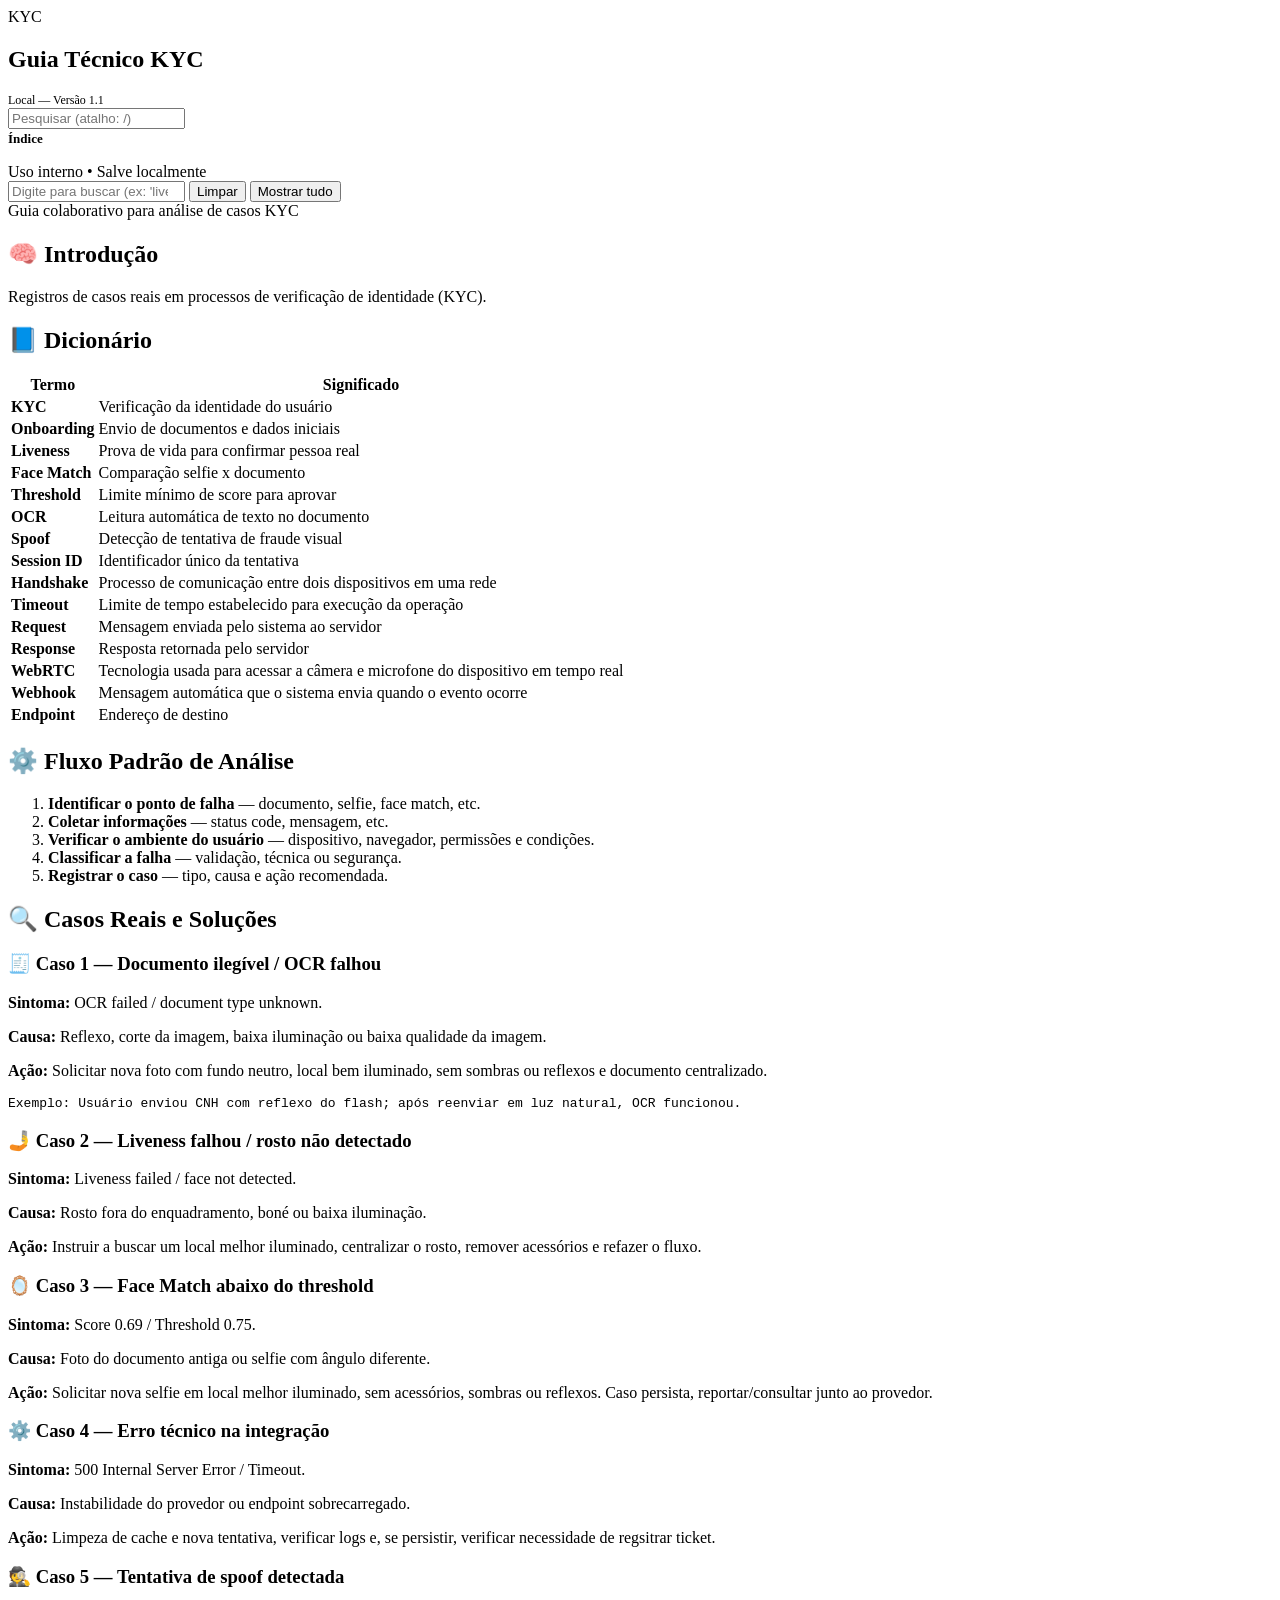
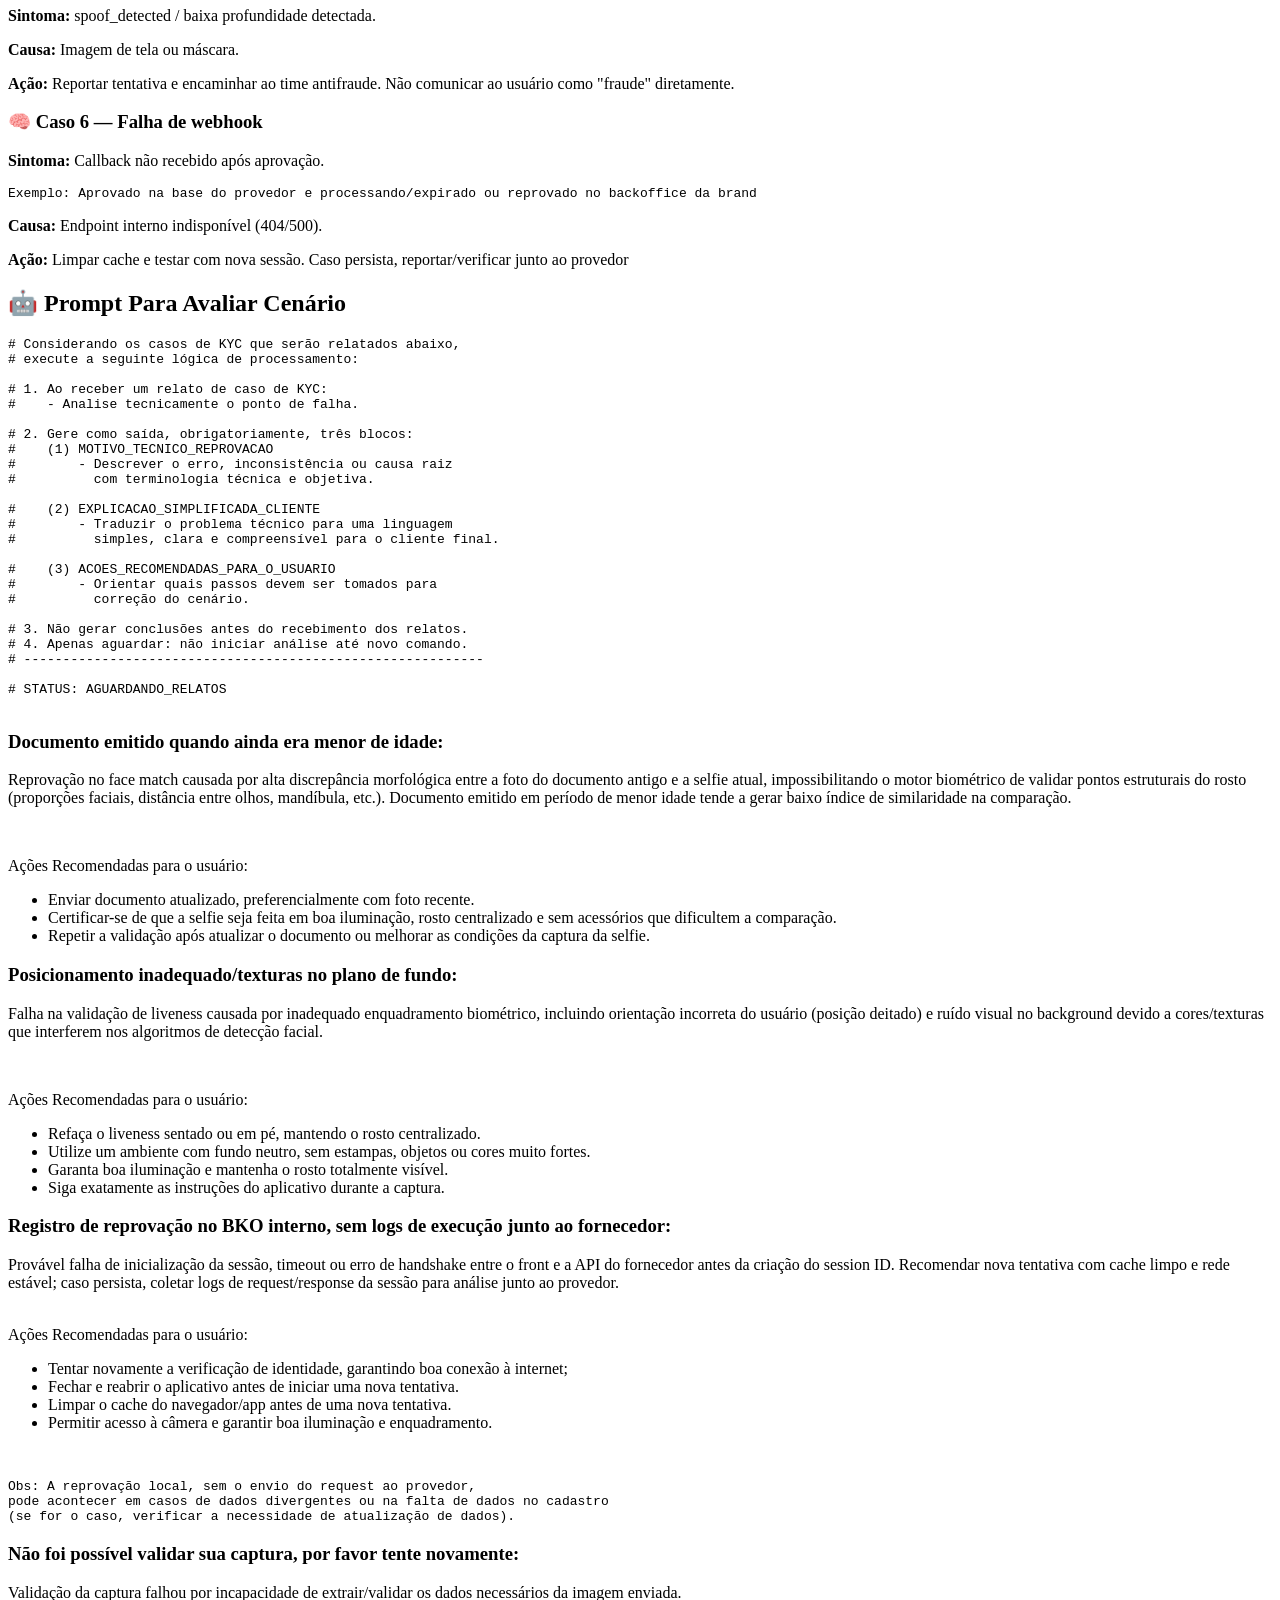
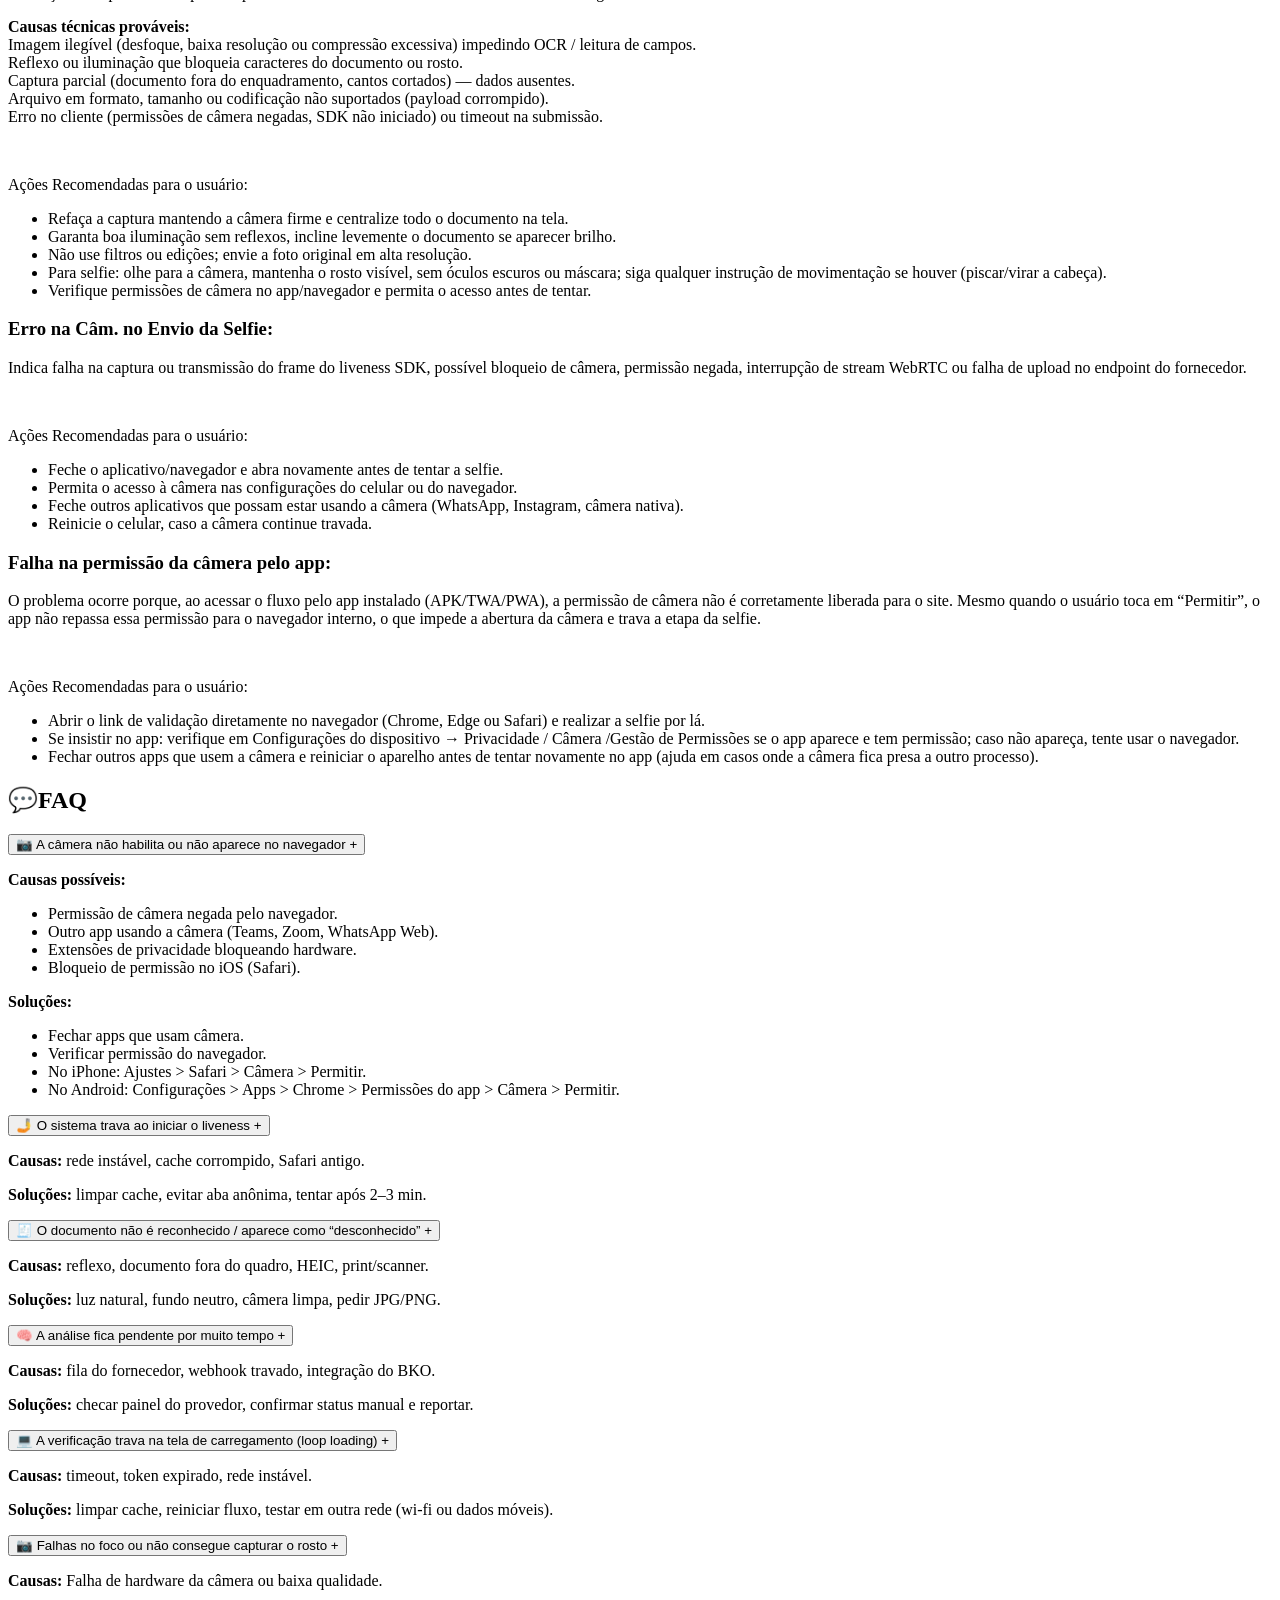
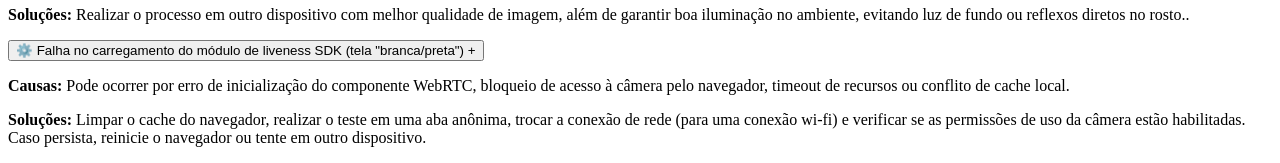
==== kyc/index.html @ 48ed1e4f "Add files via upload" ====
<!doctype html>
<html lang="pt-BR">
<head>
  <meta charset="utf-8" />
  <meta name="viewport" content="width=device-width,initial-scale=1" />
  <title>Guia Técnico KYC — Local</title>
	<link rel="stylesheet" href="https://cdn.jsdelivr.net/npm/bootstrap-icons@1.11.3/font/bootstrap-icons.css">
<link rel="stylesheet" href="/Style/style.css">
 
</head>
<body>
 <div class="container">
    <aside class="sidebar" aria-label="Navegação do Guia">
      <div class="brand">
        <div class="logo">KYC</div>
        <div>
          <h1>Guia Técnico KYC</h1>
          <div style="font-size:12px;color:var(--muted)">Local — Versão 1.1</div>
        </div>
      </div>

      <div class="searchBox">
        <input id="sideSearch" placeholder="Pesquisar (atalho: /)" aria-label="Pesquisar no guia" />
      </div>


     <nav>
        <strong style="color:var(--muted);font-size:13px">Índice</strong>
        <ul class="indexList" id="indexList"></ul>
      </nav>

      <div class="footer">
        <div style="margin-top:6px">Uso interno • Salve localmente</div>
      </div>
    </aside>

    <main class="main" id="mainContent">
      <div class="topSearch">
        <input type="search" id="globalSearch" placeholder="Digite para buscar (ex: 'liveness', 'face match', '500') — pressione Esc para limpar" />
        <button class="btn" id="clearBtn" title="Limpar busca">Limpar</button>
        <button class="btn secondary" id="showAllBtn" title="Mostrar tudo">Mostrar tudo</button>
      </div>

      <div class="meta">
        <div>Guia colaborativo para análise de casos KYC</div>
      </div>

      <!-- Content sections -- each section has data-section attribute for searching -->
      <section id="intro" class="card" data-section>
        <h2 class="sectionTitle">🧠 Introdução</h2>
        <p class="lead">Registros de casos reais em processos de verificação de identidade (KYC).</p>
      </section>

      <section id="conceitos" class="card" data-section>
        <h2 class="sectionTitle">📘 Dicionário</h2>
        <table>
          <thead><tr><th>Termo</th><th>Significado</th></tr></thead>
          <tbody">
            <tr><td><strong>KYC</strong></td><td>Verificação da identidade do usuário</td></tr>
            <tr><td><strong>Onboarding</strong></td><td>Envio de documentos e dados iniciais</td></tr>
            <tr><td><strong>Liveness</strong></td><td>Prova de vida para confirmar pessoa real</td></tr>
            <tr><td><strong>Face Match</strong></td><td>Comparação selfie x documento</td></tr>
            <tr><td><strong>Threshold</strong></td><td>Limite mínimo de score para aprovar</td></tr>
            <tr><td><strong>OCR</strong></td><td>Leitura automática de texto no documento</td></tr>
            <tr><td><strong>Spoof</strong></td><td>Detecção de tentativa de fraude visual</td></tr>
            <tr><td><strong>Session ID</strong></td><td>Identificador único da tentativa</td></tr>
	    <tr><td><strong>Handshake</strong></td><td>Processo de comunicação entre dois dispositivos em uma rede</td></tr>
	    <tr><td><strong>Timeout</strong></td><td>Limite de tempo estabelecido para execução da operação</td></tr>
	    <tr><td><strong>Request</strong></td><td>Mensagem enviada pelo sistema ao servidor</td></tr>
	    <tr><td><strong>Response</strong></td><td>Resposta retornada pelo servidor</td></tr>
	    <tr><td><strong>WebRTC</strong></td><td>Tecnologia usada para acessar a câmera e microfone do dispositivo em tempo real</td></tr>
	    <tr><td><strong>Webhook</strong></td><td>Mensagem automática que o sistema envia quando o evento ocorre</td></tr>
	    <tr><td><strong>Endpoint </strong></td><td>Endereço de destino</td></tr>

          </tbody>
        </table>
      </section>

      <section id="fluxo" class="card" data-section>
        <h2 class="sectionTitle">⚙️ Fluxo Padrão de Análise</h2>
        <ol>
          <li><strong>Identificar o ponto de falha</strong> — documento, selfie, face match, etc.</li>
          <li><strong>Coletar informações</strong> — status code, mensagem, etc.</li>
          <li><strong>Verificar o ambiente do usuário</strong> — dispositivo, navegador, permissões e condições.</li>
          <li><strong>Classificar a falha</strong> — validação, técnica ou segurança.</li>
          <li><strong>Registrar o caso</strong> — tipo, causa e ação recomendada.</li>
        </ol>
      </section>

      <section id="casos" class="card" data-section>
        <h2 class="sectionTitle">🔍 Casos Reais e Soluções</h2>

        <article data-section data-title="Documento ilegível">
          <h3>🧾 Caso 1 — Documento ilegível / <span class="tooltip" data-tooltip="Leitura automática de texto no documento">OCR</span> falhou</h3>
          <p><strong>Sintoma:</strong> OCR failed / document type unknown.</p>
          <p><strong>Causa:</strong> Reflexo, corte da imagem, baixa iluminação ou baixa qualidade da imagem.</p>
          <p><strong>Ação:</strong> Solicitar nova foto com fundo neutro, local bem iluminado, sem sombras ou reflexos e documento centralizado.</p>
          <pre>Exemplo: Usuário enviou CNH com reflexo do flash; após reenviar em luz natural, <span title="Leitura automática de texto no documento">OCR</span> funcionou.</pre>
        </article>

        <article data-section data-title="Rosto Não Detectado">
          <h3>🤳 Caso 2 — <span class="tooltip" data-tooltip="Prova de vida para confirmar pessoa real">Liveness</span> falhou / rosto não detectado</h3>
          <p><strong>Sintoma:</strong> Liveness failed / face not detected.</p>
          <p><strong>Causa:</strong> Rosto fora do enquadramento, boné ou baixa iluminação.</p>
          <p><strong>Ação:</strong> Instruir a buscar um local melhor iluminado, centralizar o rosto, remover acessórios e refazer o fluxo.</p>
        </article>

        <article data-section data-title="Score Baixo Selfie/Documento">
          <h3>🪞 Caso 3 — <span class="tooltip" data-tooltip="Comparação selfie x documento">Face Match</span> abaixo do <span class="tooltip" data-tooltip="Limite mínimo de score para aprovar">threshold</span></h3>
          <p><strong>Sintoma:</strong> Score 0.69 / Threshold 0.75.</p>
          <p><strong>Causa:</strong> Foto do documento antiga ou selfie com ângulo diferente.</p>
          <p><strong>Ação:</strong> Solicitar nova selfie em local melhor iluminado, sem acessórios, sombras ou reflexos. Caso persista, reportar/consultar junto ao provedor.</p>
        </article>

        <article data-section data-title="Erro 500">
          <h3>⚙️ Caso 4 — Erro técnico na integração</h3>
          <p><strong>Sintoma:</strong> 500 Internal Server Error / Timeout.</p>
          <p><strong>Causa:</strong> Instabilidade do provedor ou endpoint sobrecarregado.</p>
          <p><strong>Ação:</strong> Limpeza de cache e nova tentativa, verificar logs e, se persistir, verificar necessidade de regsitrar ticket.</p>
        </article>

        <article data-section data-title="Imagem de Tela/Máscara">
          <h3>🕵️ Caso 5 — Tentativa de spoof detectada</h3>
          <p><strong>Sintoma:</strong> spoof_detected / baixa profundidade detectada.</p>
          <p><strong>Causa:</strong> Imagem de tela ou máscara.</p>
          <p><strong>Ação:</strong> Reportar tentativa e encaminhar ao time antifraude. Não comunicar ao usuário como "fraude" diretamente.</p>
        </article>

        <article data-section data-title="Erro-404">
          <h3>🧠 Caso 6 — Falha de webhook</h3>
          <p><strong>Sintoma:</strong> Callback não recebido após aprovação. <pre>Exemplo: Aprovado na base do provedor e processando/expirado ou reprovado no backoffice da brand</pre></p>
          <p><strong>Causa:</strong> Endpoint interno indisponível (404/500).</p>
          <p><strong>Ação:</strong> Limpar cache e testar com nova sessão. Caso persista, reportar/verificar junto ao provedor</p>
        </article>

      </section>

      <section id="prompt" class="card" data-section>
        <h2 class="sectionTitle">🤖 Prompt Para Avaliar Cenário</h2>
        <pre>
# Considerando os casos de KYC que serão relatados abaixo,
# execute a seguinte lógica de processamento:

# 1. Ao receber um relato de caso de KYC:
#    - Analise tecnicamente o ponto de falha.

# 2. Gere como saída, obrigatoriamente, três blocos:
#    (1) MOTIVO_TECNICO_REPROVACAO
#        - Descrever o erro, inconsistência ou causa raiz
#          com terminologia técnica e objetiva.

#    (2) EXPLICACAO_SIMPLIFICADA_CLIENTE
#        - Traduzir o problema técnico para uma linguagem
#          simples, clara e compreensível para o cliente final.

#    (3) ACOES_RECOMENDADAS_PARA_O_USUARIO
#        - Orientar quais passos devem ser tomados para
#          correção do cenário.

# 3. Não gerar conclusões antes do recebimento dos relatos.
# 4. Apenas aguardar: não iniciar análise até novo comando.
# -----------------------------------------------------------

# STATUS: AGUARDANDO_RELATOS
        </pre>
	  </section>
      

      <section id="doc-antigo" class="card" data-title="Documento Antigo" data-section>
        
	<h3 class="sectionTitle">Documento emitido quando ainda era menor de idade:</h3>
        
          <p>Reprovação no face match causada por alta discrepância morfológica entre a foto do documento antigo e a selfie atual, impossibilitando o motor biométrico de validar pontos estruturais do rosto (proporções faciais, distância entre olhos, mandíbula, etc.). Documento emitido em período de menor idade tende a gerar baixo índice de similaridade na comparação.</p>

<br><p>Ações Recomendadas para o usuário:</p>
<ul class="lista-limpa">
<li>Enviar documento atualizado, preferencialmente com foto recente.</li>

<li>Certificar-se de que a selfie seja feita em boa iluminação, rosto centralizado e sem acessórios que dificultem a comparação.</li>

<li>Repetir a validação após atualizar o documento ou melhorar as condições da captura da selfie.</li></ul>
	
	  </section>
		<section id="posicionamento" class="card" data-section data-title="Posicionamente Inadequado/Texturas ao Fundo">
	<h3 class="sectionTitle">Posicionamento inadequado/texturas no plano de fundo:</h3>
	<p>Falha na validação de liveness causada por inadequado enquadramento biométrico, incluindo orientação incorreta do usuário (posição deitado) e ruído visual no background devido a cores/texturas que interferem nos algoritmos de detecção facial.</p>

<br><p>Ações Recomendadas para o usuário:</p>
			<ul class="lista-limpa">
<li>Refaça o liveness sentado ou em pé, mantendo o rosto centralizado.</li>

<li>Utilize um ambiente com fundo neutro, sem estampas, objetos ou cores muito fortes.</li>

<li>Garanta boa iluminação e mantenha o rosto totalmente visível.</li>

<li>Siga exatamente as instruções do aplicativo durante a captura.</li></ul>
	
		</section>
		<section id="sem-logs" class="card" data-section data-title="Reprovação Interna">
	<h3 class="sectionTitle">Registro de reprovação no BKO interno, sem logs de execução junto ao fornecedor:</h3>
	<p>Provável falha de inicialização da sessão, timeout ou erro de handshake entre o front e a API do fornecedor antes da criação do session ID. Recomendar nova tentativa com cache limpo e rede estável; caso persista, coletar logs de request/response da sessão para análise junto ao provedor.<br>
	<br><p>Ações Recomendadas para o usuário:</p>
			<ul class="lista-limpa">
	<li>Tentar novamente a verificação de identidade, garantindo boa conexão à internet;</li>
	<li>Fechar e reabrir o aplicativo antes de iniciar uma nova tentativa.</li>
	<li>Limpar o cache do navegador/app antes de uma nova tentativa.</li>
	<li>Permitir acesso à câmera e garantir boa iluminação e enquadramento.</li></ul><br>

<pre>Obs: A reprovação local, sem o envio do request ao provedor, <br>pode acontecer em casos de dados divergentes ou na falta de dados no cadastro <br>(se for o caso, verificar a necessidade de atualização de dados).</pre> </p>

		</section>
	<section id="erro-captura" class="card" data-section data-title="Falha na Captura">
	<h3 class="sectionTitle">Não foi possível validar sua captura, por favor tente novamente:</h3>
	<p>Validação da captura falhou por incapacidade de extrair/validar os dados necessários da imagem enviada.</p>
	<p><b>Causas técnicas prováveis:</b><br>
		Imagem ilegível (desfoque, baixa resolução ou compressão excessiva) impedindo OCR / leitura de campos.
		<br>Reflexo ou iluminação que bloqueia caracteres do documento ou rosto.
		<br>Captura parcial (documento fora do enquadramento, cantos cortados) — dados ausentes.
		<br>Arquivo em formato, tamanho ou codificação não suportados (payload corrompido).
		<br>Erro no cliente (permissões de câmera negadas, SDK não iniciado) ou timeout na submissão.</p>
	
	<br><p>Ações Recomendadas para o usuário:</p>
		<ul class="lista-limpa">
	<li>Refaça a captura mantendo a câmera firme e centralize todo o documento na tela.</li>
	<li>Garanta boa iluminação sem reflexos, incline levemente o documento se aparecer brilho.</li>
	<li>Não use filtros ou edições; envie a foto original em alta resolução.</li>
	<li>Para selfie: olhe para a câmera, mantenha o rosto visível, sem óculos escuros ou máscara; siga qualquer instrução de movimentação se houver (piscar/virar a cabeça).</li>
	<li>Verifique permissões de câmera no app/navegador e permita o acesso antes de tentar.</li></ul>

	
	</section>
		<section id="erro-cam" class="card" data-section data-title="Erro na Câmera">
	<h3 class="sectionTitle">Erro na Câm. no Envio da Selfie:</h3>
	<p>Indica falha na captura ou transmissão do frame do liveness <span class="tooltip" data-tooltip="Kit de desenvolvimento de software">SDK</span>, possível bloqueio de câmera, permissão negada, interrupção de stream WebRTC ou falha de upload no endpoint do fornecedor.</p>
	<br><p>Ações Recomendadas para o usuário:</p>
			<ul class="lista-limpa">
	<li>Feche o aplicativo/navegador e abra novamente antes de tentar a selfie.</li>
	<li>Permita o acesso à câmera nas configurações do celular ou do navegador.</li>
	<li>Feche outros aplicativos que possam estar usando a câmera (WhatsApp, Instagram, câmera nativa).</li>
	<li>Reinicie o celular, caso a câmera continue travada.</li></ul>    
        
      </section>
		<section id="permissão-twa" class="card" data-section data-title="App não Conseguiu Acessar a Câmera">

<h3 class="sectionTitle">Falha na permissão da câmera pelo app:</h3>

<p>O problema ocorre porque, ao acessar o fluxo pelo app instalado (APK/TWA/PWA), a permissão de câmera não é corretamente liberada para o site. Mesmo quando o usuário toca em “Permitir”, o app não repassa essa permissão para o navegador interno, o que impede a abertura da câmera e trava a etapa da selfie.</p>
<br><p>Ações Recomendadas para o usuário:</p>

<ul class="lista-limpa">
	<li>Abrir o link de validação diretamente no navegador (Chrome, Edge ou Safari) e realizar a selfie por lá.</li>
	<li>Se insistir no app: verifique em Configurações do dispositivo → Privacidade / Câmera /Gestão de Permissões se o app aparece e tem permissão; caso não apareça, tente usar o navegador.</li>
	<li>Fechar outros apps que usem a câmera e reiniciar o aparelho antes de tentar novamente no app (ajuda em casos onde a câmera fica presa a outro processo).</li>

</ul>

</section>

<section id="faq" class="card" data-section>
  <h2 class="sectionTitle">💬FAQ</h2>
 

  <!-- FAQ Item -->
  <article class="faq-item" data-section>
    <button class="faq-question">📷 A câmera não habilita ou não aparece no navegador <span class="faq-toggle">+</span></button>
    <div class="faq-answer">
      <p><strong>Causas possíveis:</strong></p>
      <ul>
        <li>Permissão de câmera negada pelo navegador.</li>
        <li>Outro app usando a câmera (Teams, Zoom, WhatsApp Web).</li>
        <li>Extensões de privacidade bloqueando hardware.</li>
        <li>Bloqueio de permissão no iOS (Safari).</li>
      </ul>
      <p><strong>Soluções:</strong></p>
      <ul>
        <li>Fechar apps que usam câmera.</li>
        <li>Verificar permissão do navegador.</li>
        <li>No iPhone: Ajustes > Safari > Câmera > Permitir.</li>
	<li>No Android: Configurações > Apps > Chrome > Permissões do app > Câmera > Permitir.</li>
        
      </ul>
    </div>
  </article>

  <article class="faq-item" data-section>
    <button class="faq-question">🤳 O sistema trava ao iniciar o liveness <span class="faq-toggle">+</span></button>
    <div class="faq-answer">
      <p><strong>Causas:</strong> rede instável, cache corrompido, Safari antigo.</p>
      <p><strong>Soluções:</strong> limpar cache, evitar aba anônima, tentar após 2–3 min.</p>
    </div>
  </article>

  <article class="faq-item" data-section>
    <button class="faq-question">🧾 O documento não é reconhecido / aparece como “desconhecido” <span class="faq-toggle">+</span></button>
    <div class="faq-answer">
      <p><strong>Causas:</strong> reflexo, documento fora do quadro, HEIC, print/scanner.</p>
      <p><strong>Soluções:</strong> luz natural, fundo neutro, câmera limpa, pedir JPG/PNG.</p>
    </div>
  </article>

  <article class="faq-item" data-section>
    <button class="faq-question">🧠 A análise fica pendente por muito tempo <span class="faq-toggle">+</span></button>
    <div class="faq-answer">
      <p><strong>Causas:</strong> fila do fornecedor, <span title="Mensagem automática que o sistema envia quando o evento ocorre">webhook</span> travado, integração do BKO.</p>
      <p><strong>Soluções:</strong> checar painel do provedor, confirmar status manual e reportar.</p>
    </div>
  </article>

  <article class="faq-item" data-section>
    <button class="faq-question">💻 A verificação trava na tela de carregamento (loop loading) <span class="faq-toggle">+</span></button>
    <div class="faq-answer">
      <p><strong>Causas:</strong> <span title="Limite de tempo estabelecido para execução da operação">timeout</span>, token expirado, rede instável.</p>
      <p><strong>Soluções:</strong> limpar cache, reiniciar fluxo, testar em outra rede (wi-fi ou dados móveis).</p>
    </div>
  </article>

 

<article class="faq-item" data-section>
    <button class="faq-question">📷 Falhas no foco ou não consegue capturar o rosto <span class="faq-toggle">+</span></button>
    <div class="faq-answer">
      <p><strong>Causas:</strong> Falha de hardware da câmera ou baixa qualidade.</p>
      <p><strong>Soluções:</strong> Realizar o processo em outro dispositivo com melhor qualidade de imagem, além de garantir boa iluminação no ambiente, evitando luz de fundo ou reflexos diretos no rosto..</p>
    </div>
  </article>

<article class="faq-item" data-section>
  <button class="faq-question">⚙️ Falha no carregamento do módulo de liveness <span class="tooltip" data-tooltip="Kit de desenvolvimento de software">SDK</span> (tela "branca/preta") <span class="faq-toggle">+</span></button>
  <div class="faq-answer">
    <p><strong>Causas:</strong> Pode ocorrer por erro de inicialização do componente <span title="Tecnologia usada para acessar a câmera em tempo real">WebRTC</span>, bloqueio de acesso à câmera pelo navegador, <span class="tooltip" data-tooltip="Limite de tempo estabelecido para executar a operação">timeout</span> de recursos ou conflito de cache local.</p>
    <p><strong>Soluções:</strong> Limpar o cache do navegador, realizar o teste em uma aba anônima, trocar a conexão de rede (para uma conexão wi-fi) e verificar se as permissões de uso da câmera estão habilitadas. Caso persista, reinicie o navegador ou tente em outro dispositivo.</p>
  </div>
</article>



</section>


    </main>
  </div>

<script src="/Script/script.js"></script>

</body>
</html>
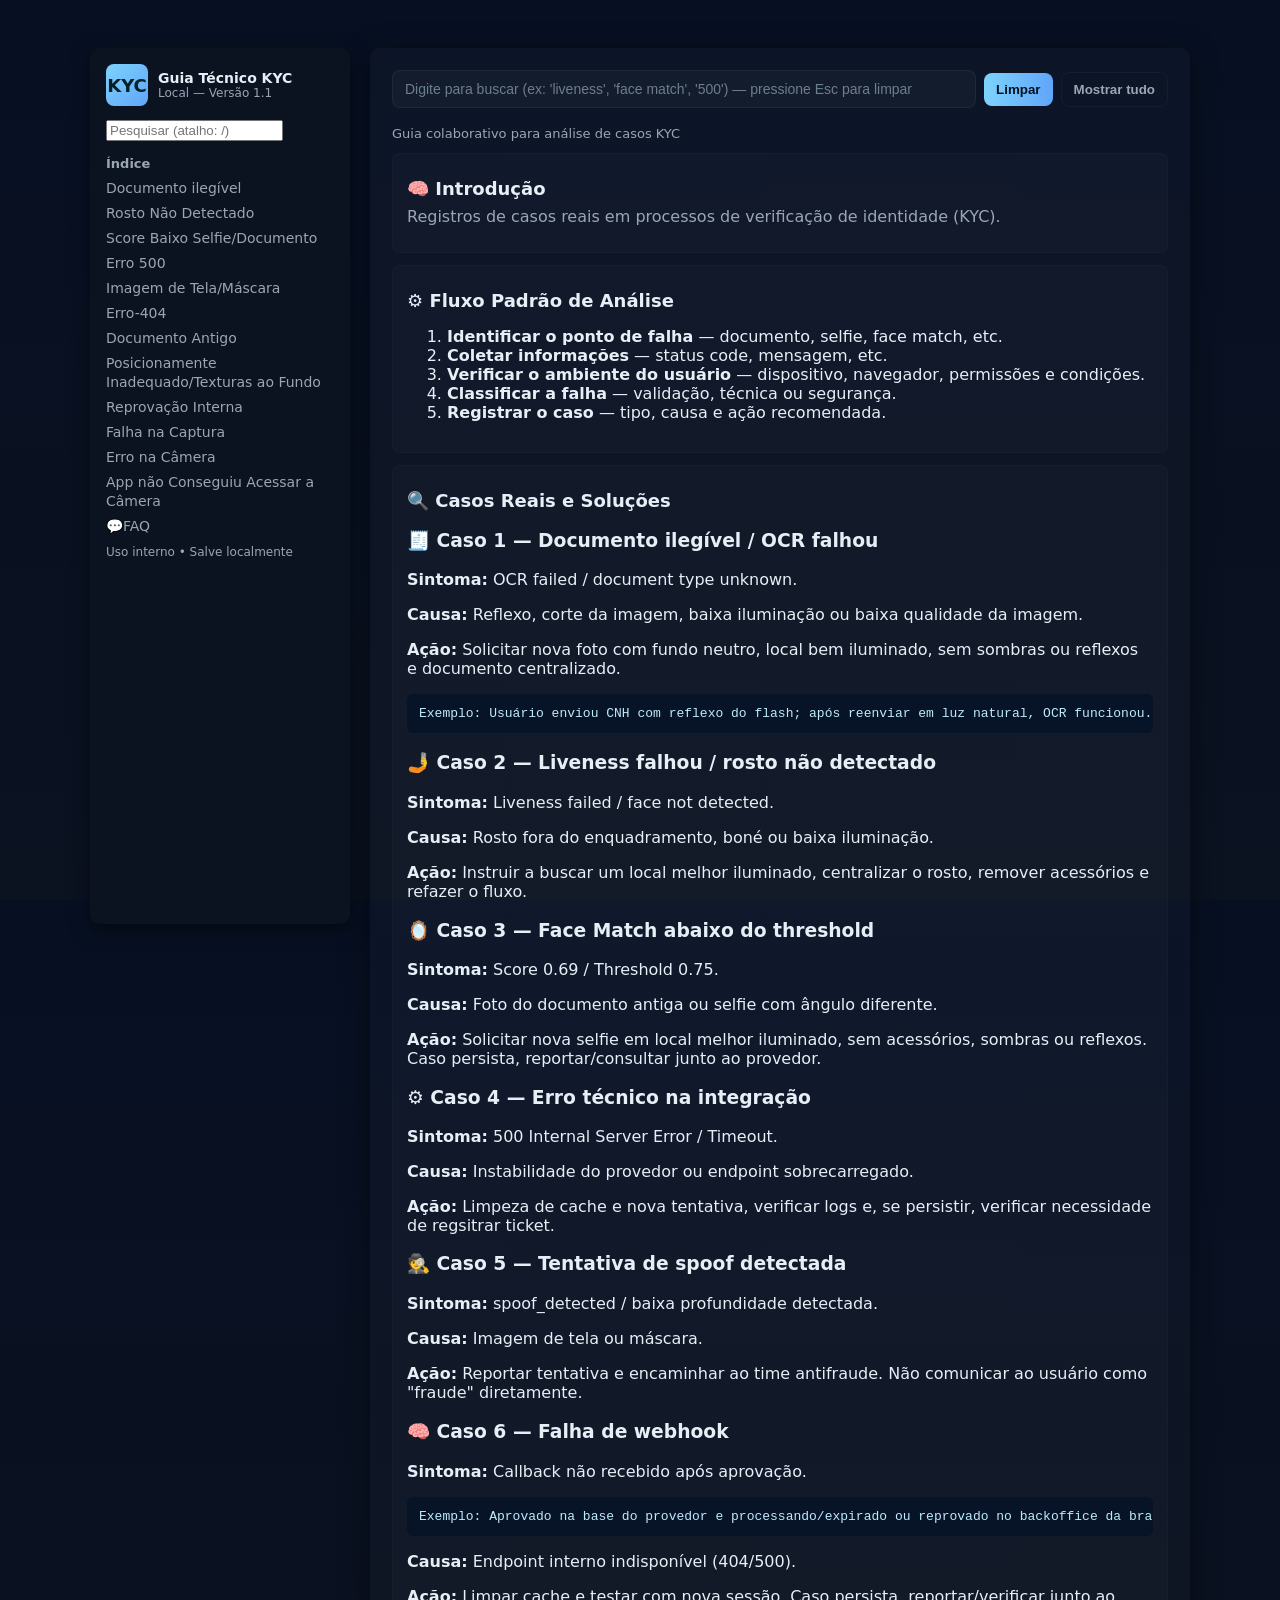
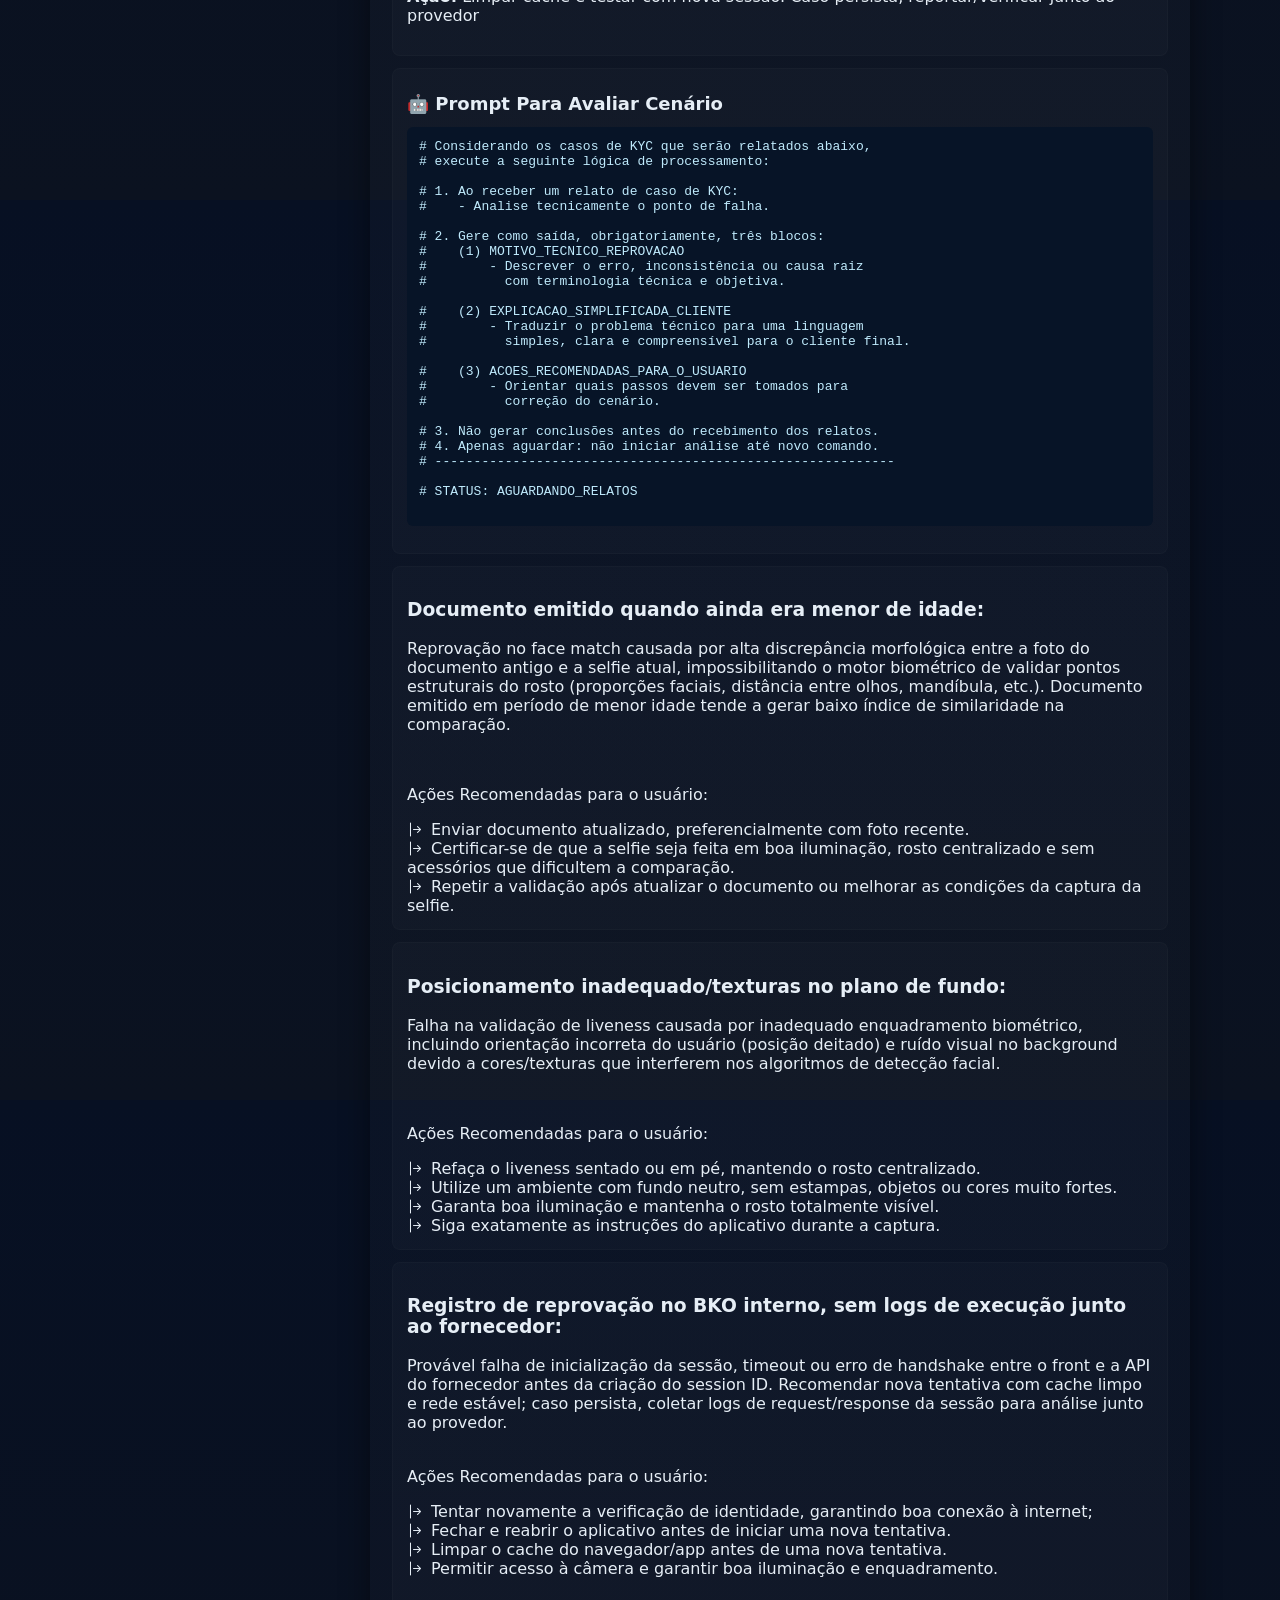
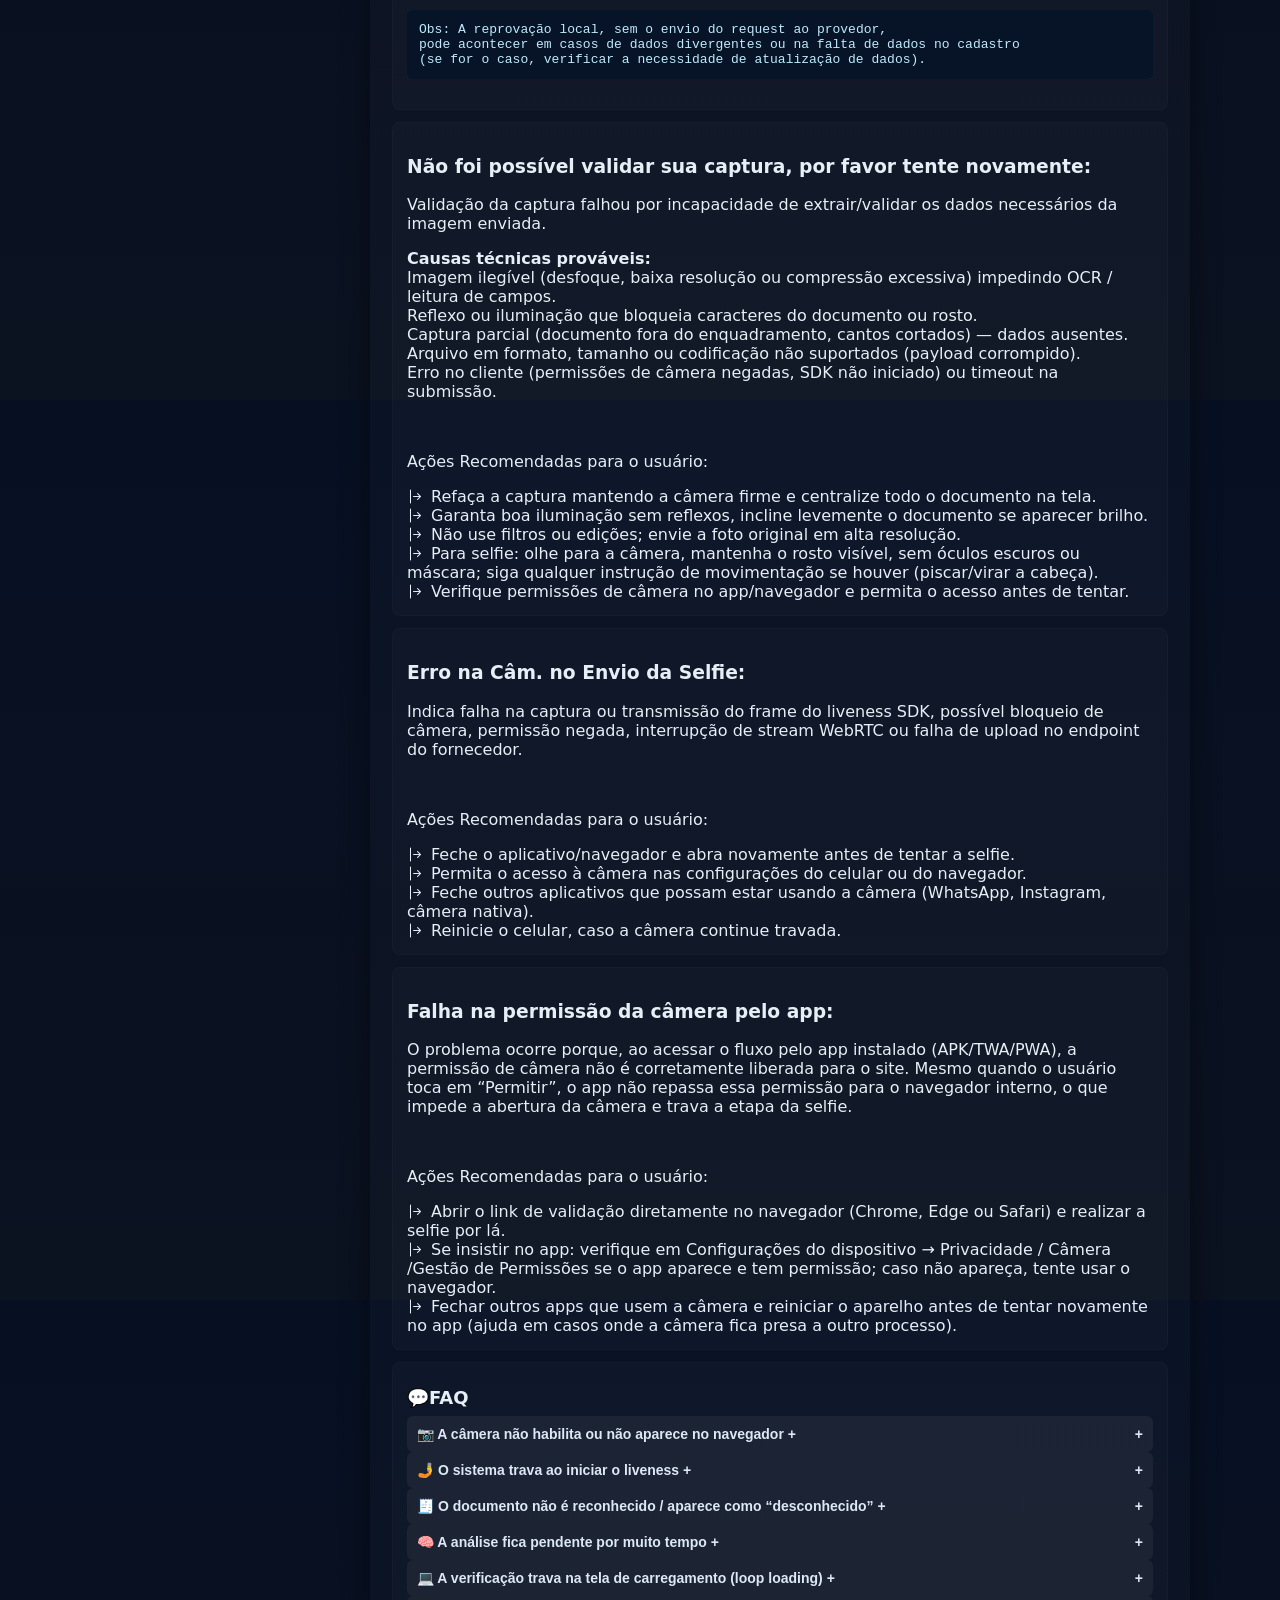
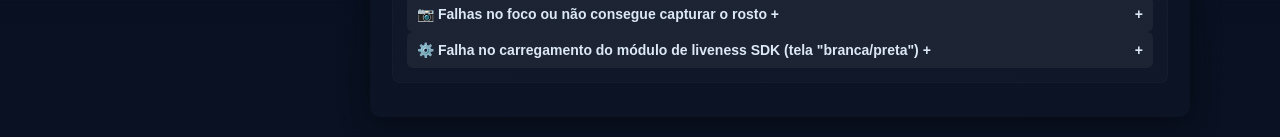
==== commit b5814487: "Update index.html" ====
--- a/kyc/index.html
+++ b/kyc/index.html
@@ -5,7 +5,7 @@
   <meta name="viewport" content="width=device-width,initial-scale=1" />
   <title>Guia Técnico KYC — Local</title>
 	<link rel="stylesheet" href="https://cdn.jsdelivr.net/npm/bootstrap-icons@1.11.3/font/bootstrap-icons.css">
-<link rel="stylesheet" href="/Style/style.css">
+<link rel="stylesheet" href="/kyc/Style/style.css">
  
 </head>
 <body>
@@ -340,7 +340,7 @@
     </main>
   </div>
 
-<script src="/Script/script.js"></script>
+<script src="/kyc/Script/script.js"></script>
 
 </body>
 </html>
@@ -354,3 +354,4 @@
 
 
 
+
--- a/kyc/Style/style.css
+++ b/kyc/Style/style.css
@@ -0,0 +1,207 @@
+:root{
+      --bg:#0f1724;
+      --card:#0b1220;
+      --muted:#9aa7b2;
+      --accent:#7dd3fc;
+      --accent-2:#60a5fa;
+      --glass: rgba(255,255,255,0.03);
+      --highlight: #fffb8f;
+      font-family: Inter, system-ui, -apple-system, "Segoe UI", Roboto, "Helvetica Neue", Arial;
+    }
+    html,body{height:100%}
+    body{
+      margin:0;
+      padding:0;
+      background: linear-gradient(180deg,#071023 0%, #0b1220 100%);
+      color:#e6eef6;
+      -webkit-font-smoothing:antialiased;
+      -moz-osx-font-smoothing:grayscale;
+    }
+
+    .container{
+      max-width:1100px;
+      margin:28px auto;
+      display:grid;
+      grid-template-columns: 260px 1fr;
+      gap:20px;
+      padding:20px;
+    }
+
+    /* Sidebar */
+    .sidebar{
+      background:var(--card);
+      padding:16px;
+      border-radius:10px;
+      box-shadow: 0 6px 20px rgba(0,0,0,0.5);
+      position:sticky;
+      top:20px;
+      height:calc(100vh - 56px);
+      overflow:auto;
+    }
+    .brand{
+      display:flex;
+      gap:10px;
+      align-items:center;
+      margin-bottom:14px;
+    }
+    .logo{
+      width:42px;height:42px;border-radius:8px;
+      display:flex;align-items:center;justify-content:center;
+      background:linear-gradient(135deg,var(--accent),var(--accent-2));
+      color:#04212b;font-weight:700;
+      font-size:18px;
+    }
+    .brand h1{font-size:14px;margin:0}
+    .searchBox{
+      margin-bottom:12px;
+    }
+
+    /* Main */
+    .main{
+      background: linear-gradient(180deg, rgba(255,255,255,0.02), rgba(255,255,255,0.01));
+      padding:22px;
+      border-radius:10px;
+      min-height:70vh;
+      box-shadow: 0 6px 30px rgba(0,0,0,0.45);
+      overflow:auto;
+    }
+
+    .topSearch{
+      display:flex;
+      gap:8px;
+      align-items:center;
+      margin-bottom:18px;
+    }
+    input[type="search"]{
+      flex:1;
+      padding:10px 12px;
+      border-radius:8px;
+      border:1px solid rgba(255,255,255,0.05);
+      background:var(--glass);
+      color:var(--muted);
+      outline:none;
+      font-size:14px;
+      color:var(--accent);
+    }
+    input[type="search"]::placeholder{color:#6b7f8c}
+    .btn{
+      padding:9px 12px;border-radius:8px;border:0;background:linear-gradient(90deg,var(--accent),var(--accent-2));color:#012;cursor:pointer;
+      font-weight:600;
+    }
+    .btn.secondary{
+      background:transparent;color:var(--muted);border:1px solid rgba(255,255,255,0.04);
+    }
+
+    .meta{
+      display:flex;gap:12px;align-items:center;margin-bottom:12px;color:var(--muted);font-size:13px;
+    }
+
+    h2.sectionTitle{
+      font-size:18px;margin:10px 0 8px;display:flex;gap:10px;align-items:center;
+    }
+    p.lead{color:var(--muted);margin-top:0;margin-bottom:12px}
+    section.card{
+      background: rgba(255,255,255,0.02);
+      padding:14px;border-radius:8px;margin-bottom:12px;border:1px solid rgba(255,255,255,0.02);
+    }
+    pre{background:#071427;padding:12px;border-radius:6px;font-size:13px;overflow:auto;color:#bfeafc}
+    table{width:100%;border-collapse:collapse;margin-bottom:12px}
+    table th, table td{padding:8px;text-align:left;border-bottom:1px dashed rgba(255,255,255,0.03);font-size:13px;color:var(--muted)}
+    .hidden{display:none !important}
+    .match-highlight{background:linear-gradient(90deg, rgba(255,255,143,0.12), rgba(255,255,143,0.06));padding:0 3px;border-radius:3px;color:var(--highlight);font-weight:600}
+
+    /* index links */
+    .indexList{list-style:none;padding:0;margin:6px 0 0}
+    .indexList li{margin:6px 0}
+    .indexList a{color:var(--muted);text-decoration:none;font-size:14px}
+    .indexList a:hover{color:var(--accent)}
+
+    /* footer small */
+    .footer{font-size:12px;color:var(--muted);margin-top:10px}
+
+    /* highlight animation when show result */
+    .reveal{animation:fadeIn 240ms ease-out both}
+    @keyframes fadeIn{from{opacity:0;transform:translateY(6px)}to{opacity:1;transform:none}}
+
+    /* responsive */
+    @media (max-width:980px){
+      .container{grid-template-columns:1fr; padding:12px}
+      .sidebar{position:relative;height:auto;order:2}
+      .main{order:1}
+    }
+
+.faq-question {
+  width: 100%;
+  text-align: left;
+  background: rgba(255,255,255,0.05);
+  border: none;
+  padding: 10px;
+  border-radius: 6px;
+  cursor: pointer;
+  color: #dce9f5;
+  font-size: 14px;
+  font-weight: 600;
+}
+
+.faq-question::after {
+  content: "+";
+  float: right;
+  font-weight: bold;
+}
+
+.faq-item.open .faq-question::after {
+  content: "-";
+}
+
+.faq-answer {
+  max-height: 0;
+  overflow: hidden;
+  transition: max-height .25s ease;
+  padding-left: 4px;
+}
+
+.faq-item.open .faq-answer {
+  max-height: 800px; /* plenty of room */
+  margin-top: 6px;
+}
+
+.tooltip {
+  position: relative;
+  cursor: help;
+}
+
+.tooltip:hover::after {
+  content: attr(data-tooltip);
+  position: absolute;
+  bottom: 120%;
+  left: 50%;
+  transform: translateX(-50%);
+  background: #333;
+  color: #fff;
+  padding: 5px 8px;
+  border-radius: 4px;
+  font-size: 12px;
+  white-space: nowrap;
+  z-index: 10;
+}
+
+#conceitos {
+  display: none !important;
+}
+	  .lista-limpa {
+		list-style: none;
+    	padding: 0 !important;
+		margin: 0 !important;
+    	background: none !important;
+	  }
+	  .lista-limpa li::before {
+	font-family: "bootstrap-icons"; 
+    content: "\F114"; /* bi-arrow-bar-right */
+    font-size: 1rem;
+    margin-right: 8px;
+
+    display: inline-block;
+    vertical-align: middle;
+    font-style: normal;
+    font-weight: normal;
+	  }
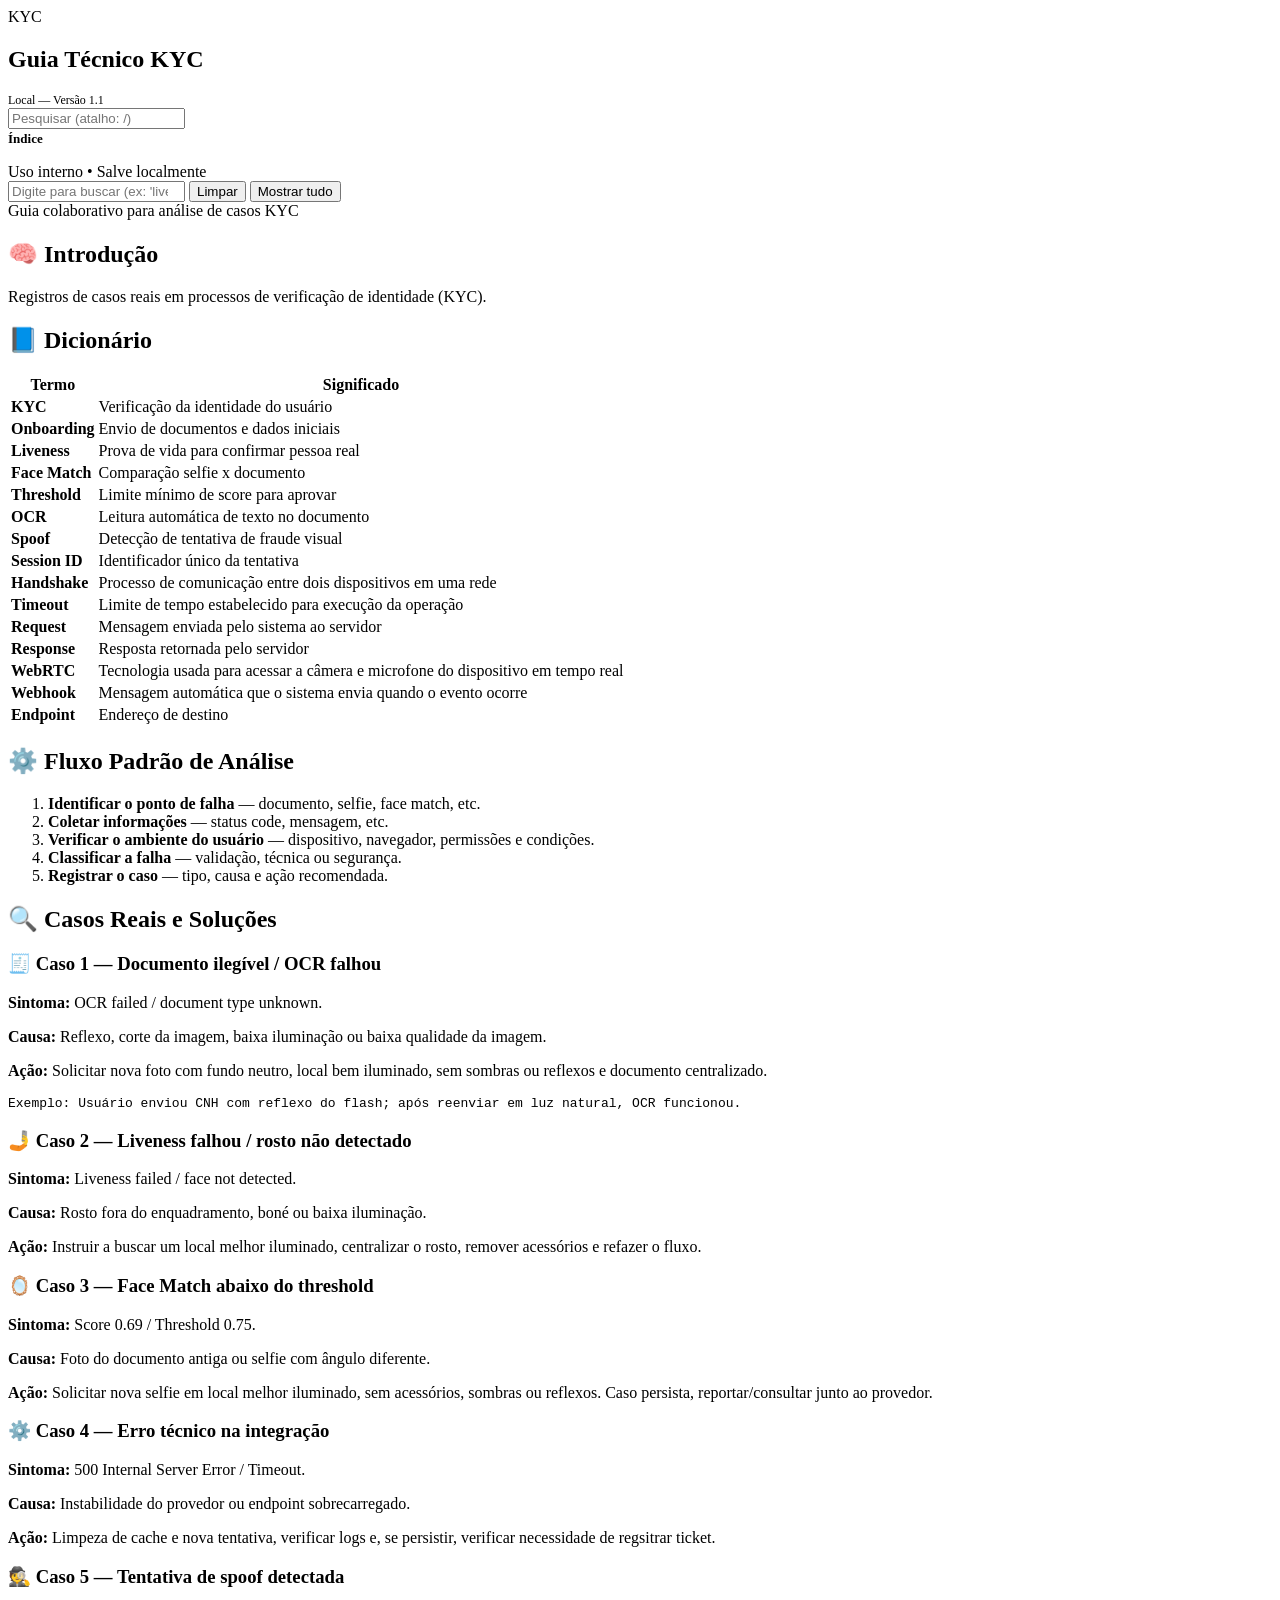
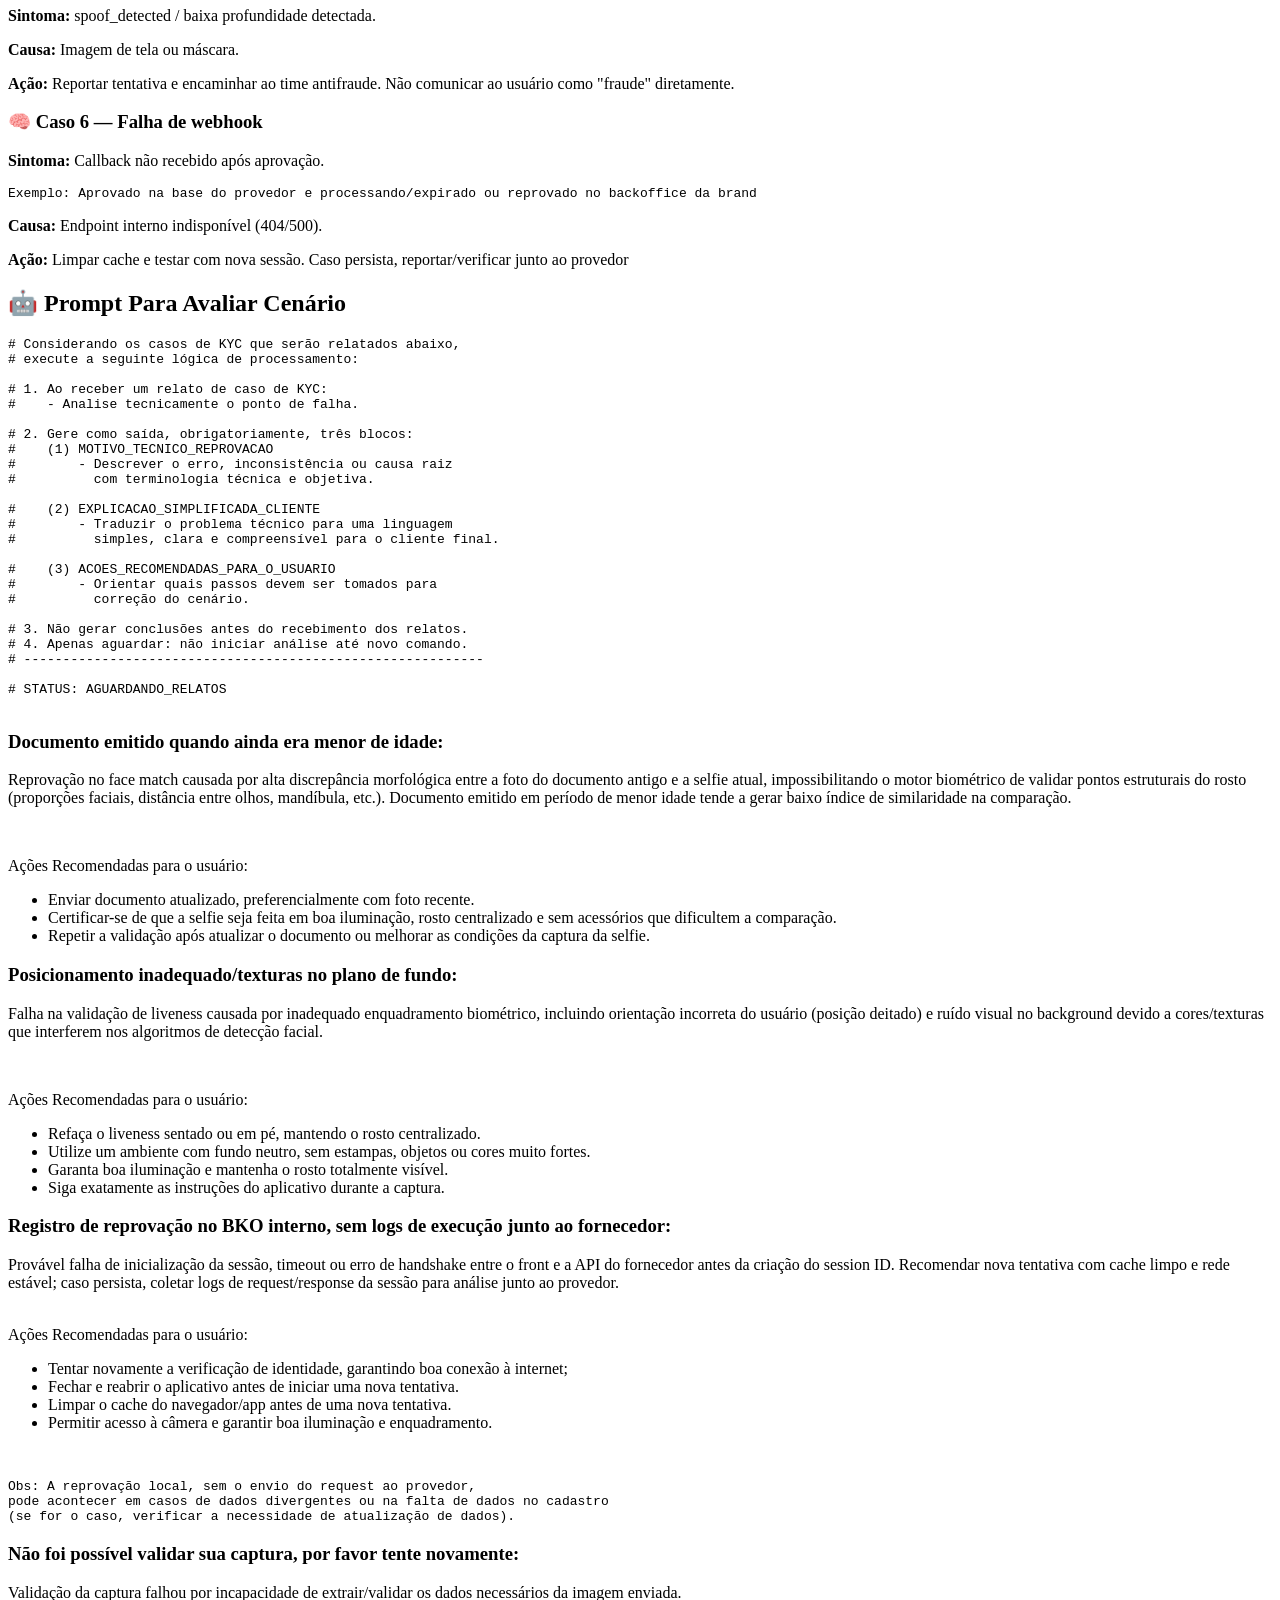
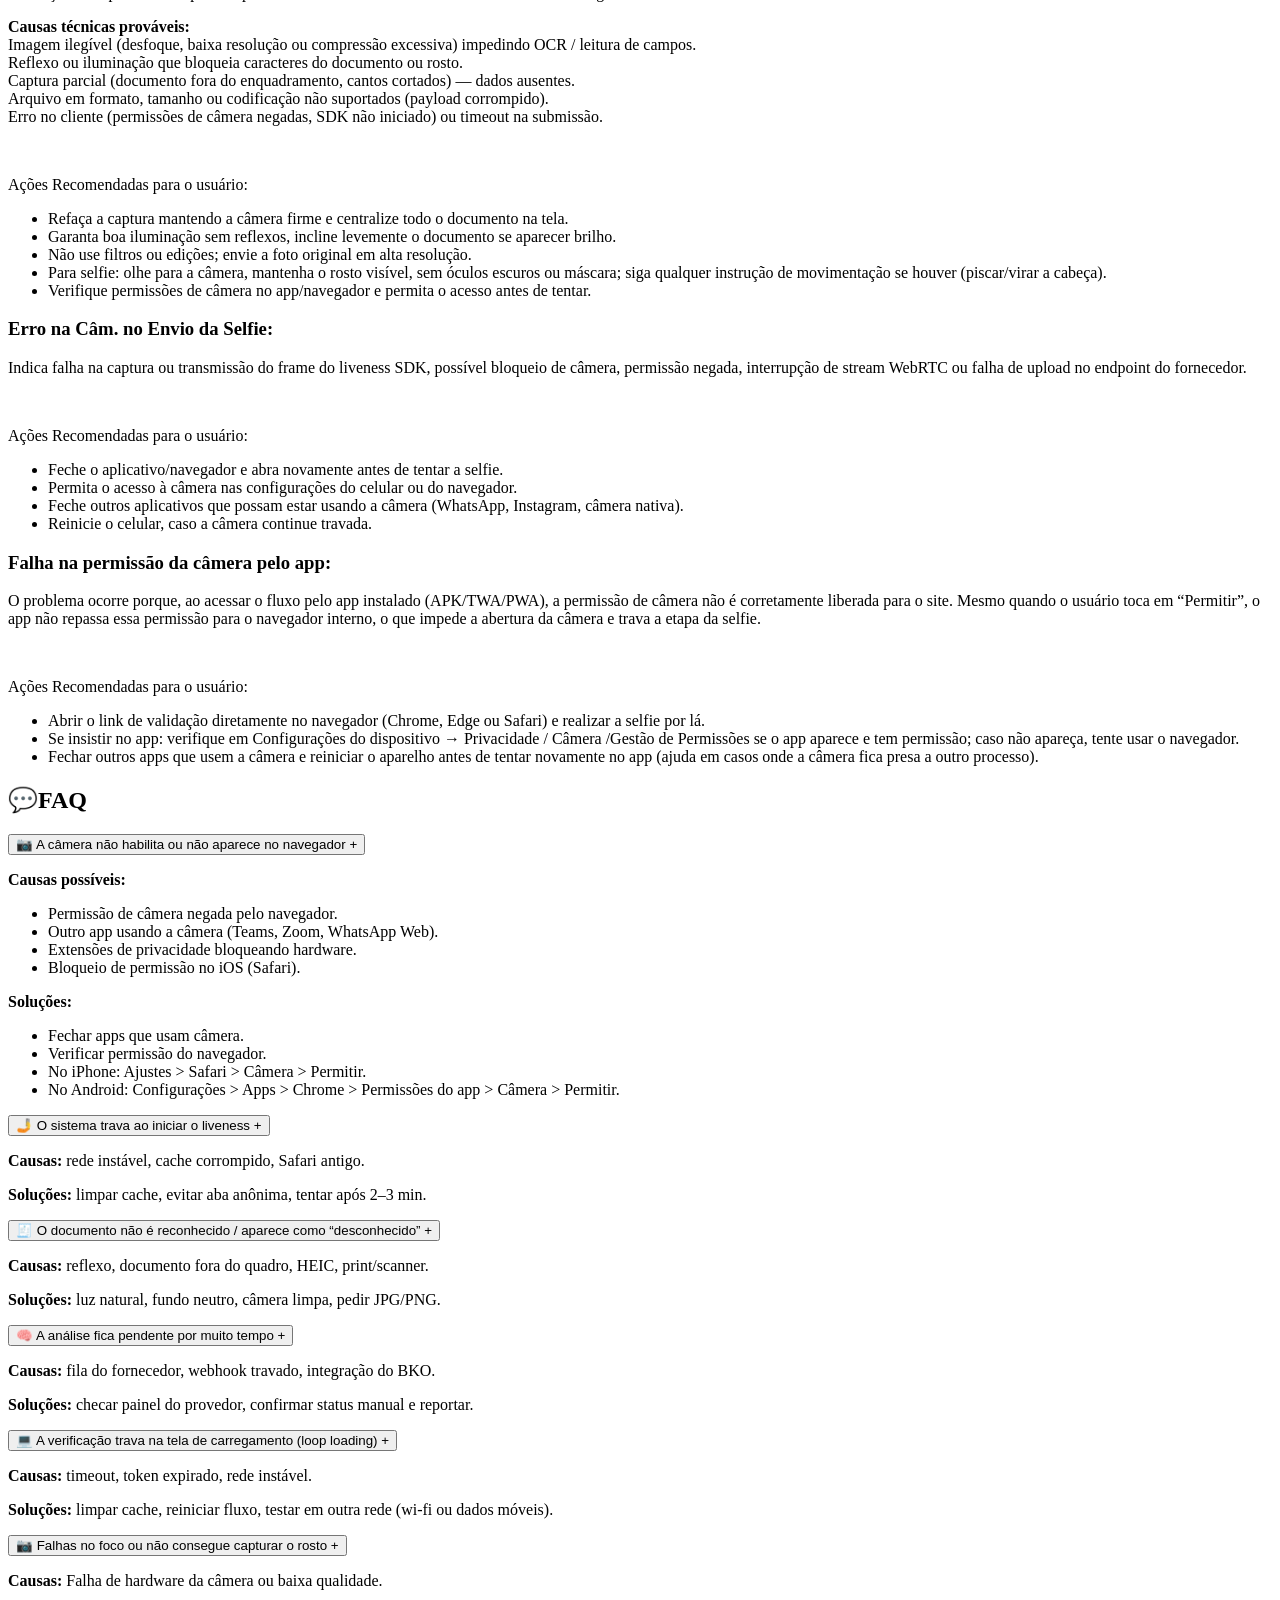
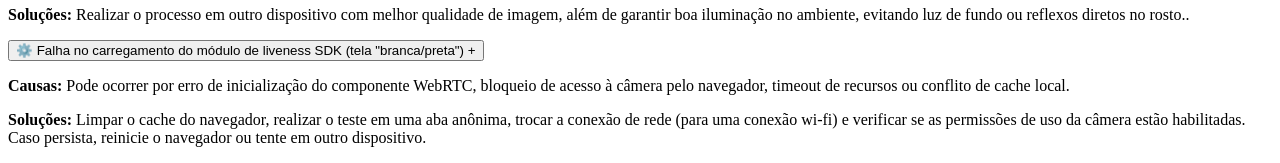
==== commit 00cd1771: "Update index.html" ====
--- a/kyc/index.html
+++ b/kyc/index.html
@@ -5,7 +5,7 @@
   <meta name="viewport" content="width=device-width,initial-scale=1" />
   <title>Guia Técnico KYC — Local</title>
 	<link rel="stylesheet" href="https://cdn.jsdelivr.net/npm/bootstrap-icons@1.11.3/font/bootstrap-icons.css">
-<link rel="stylesheet" href="/kyc/Style/style.css">
+<link rel="stylesheet" href="/Style/style.css">
  
 </head>
 <body>
@@ -340,7 +340,7 @@
     </main>
   </div>
 
-<script src="/kyc/Script/script.js"></script>
+<script src="/Script/script.js"></script>
 
 </body>
 </html>
@@ -355,3 +355,4 @@
 
 
 
+
